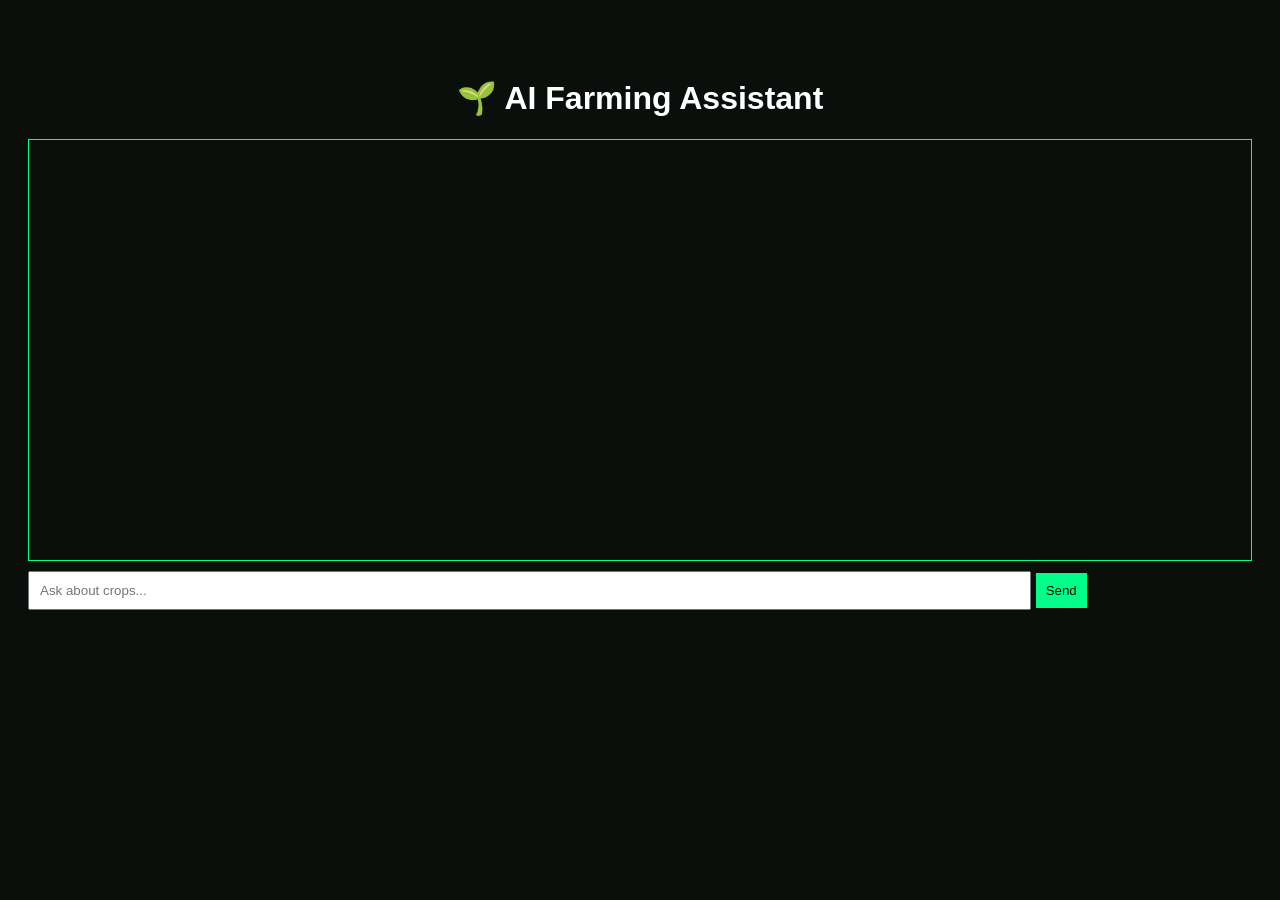
==== templates/ai.html @ e4ca50e8 "first commit" ====
<!DOCTYPE html>
<html>
<head>
  <title>AI Assistant</title>
  <style>
    body {
      font-family: Arial;
      background: #0b0f0c;
      color: white;
      padding: 20px;
    }

    #chat-box {
      height: 400px;
      overflow-y: auto;
      border: 1px solid #00ff88;
      padding: 10px;
      margin-bottom: 10px;
    }

    .msg {
      margin: 10px 0;
    }

    .user {
      color: #00ff88;
    }

    .bot {
      color: #fff;
    }

    input {
      width: 80%;
      padding: 10px;
    }

    button {
      padding: 10px;
      background: #00ff88;
      border: none;
      cursor: pointer;
    }
  </style>
</head>

<body>
<div style="display:flex; justify-content:center; margin-top:30px;">
<h1 style="font-size:30 px;">🌱 AI Farming Assistant</h1>
</div>

<div id="chat-box"></div>

<input id="user-input" placeholder="Ask about crops..." />
<button onclick="sendMessage()">Send</button>

<script>
async function sendMessage() {
    const input = document.getElementById("user-input");
    const chatBox = document.getElementById("chat-box");

    const message = input.value;
    if (!message) return;

    // show user msg
    chatBox.innerHTML += `<div class="msg user">You: ${message}</div>`;
    input.value = "";

    // send to backend
    const res = await fetch("/ask-ai/", {
        method: "POST",
        headers: {
            "Content-Type": "application/json"
        },
        body: JSON.stringify({ question: message })
    });

    const data = await res.json();

    chatBox.innerHTML += `<div class="msg bot">AI: ${data.answer}</div>`;

    chatBox.scrollTop = chatBox.scrollHeight;
}
</script>

</body>
</html>
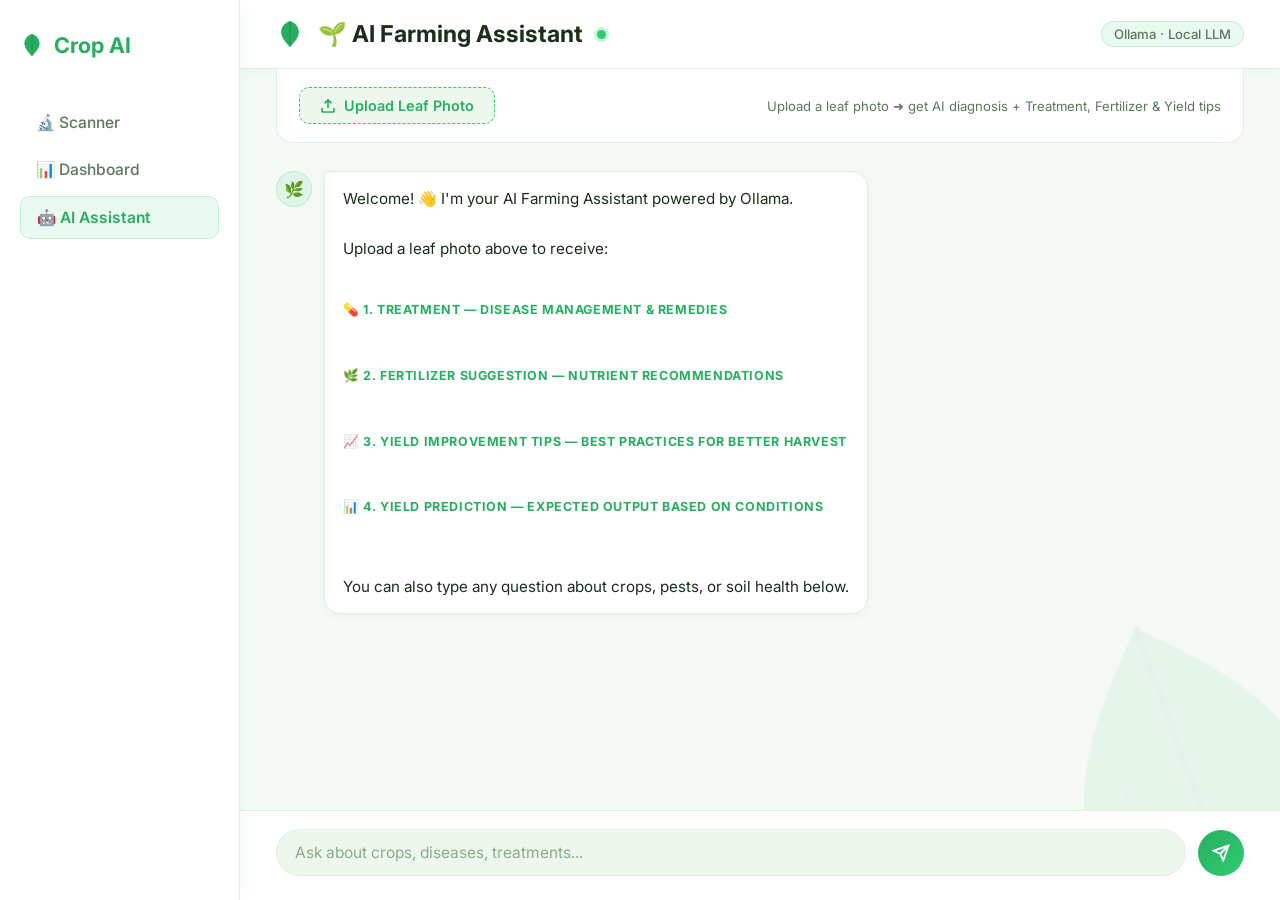
==== commit 34f4cb82: "webapp + ml model for potato" ====
--- a/templates/ai.html
+++ b/templates/ai.html
@@ -1,86 +1,685 @@
 <!DOCTYPE html>
-<html>
+<html lang="en">
 <head>
-  <title>AI Assistant</title>
+  <meta charset="UTF-8">
+  <meta name="viewport" content="width=device-width, initial-scale=1.0">
+  <title>CropAI – AI Farming Assistant</title>
+  <meta name="description" content="AI-powered crop disease assistant. Upload a leaf photo and get treatment, fertilizer, and yield recommendations.">
+  <link href="https://fonts.googleapis.com/css2?family=Inter:wght@300;400;500;600;700&display=swap" rel="stylesheet">
   <style>
+    :root {
+      --bg:          #f5faf5;
+      --bg-card:     #ffffff;
+      --bg-soft:     #eef7ee;
+      --accent:      #2ecc71;
+      --accent-dark: #27ae60;
+      --accent-pale: rgba(46,204,113,0.10);
+      --accent-glow: rgba(46,204,113,0.22);
+      --border:      rgba(46,204,113,0.20);
+      --border-soft: #e0ede0;
+      --text-main:   #1a2e1a;
+      --text-muted:  #5a7a5a;
+      --text-light:  #8aab8a;
+      --sidebar-w:   240px;
+      --radius:      16px;
+      --radius-sm:   10px;
+    }
+    *, *::before, *::after { box-sizing: border-box; }
+
     body {
-      font-family: Arial;
-      background: #0b0f0c;
-      color: white;
-      padding: 20px;
-    }
-
+      margin: 0;
+      font-family: 'Inter', sans-serif;
+      background: var(--bg);
+      color: var(--text-main);
+      min-height: 100vh;
+      display: flex;
+    }
+
+    /* ---- Leaf decorations ---- */
+    .leaf-deco {
+      position: fixed;
+      opacity: 0.065;
+      pointer-events: none;
+      z-index: 0;
+    }
+    .leaf-deco.tl { top:-80px; left:-60px; width:310px; transform:rotate(-20deg); }
+    .leaf-deco.br { bottom:-80px; right:-60px; width:290px; transform:rotate(160deg); }
+
+    /* ---- Sidebar ---- */
+    .sidebar {
+      width: var(--sidebar-w);
+      flex-shrink: 0;
+      background: var(--bg-card);
+      border-right: 1px solid var(--border-soft);
+      padding: 32px 20px;
+      display: flex;
+      flex-direction: column;
+      box-shadow: 2px 0 16px rgba(46,204,113,0.06);
+      z-index: 10;
+    }
+    .sidebar .logo {
+      font-size: 1.35rem;
+      font-weight: 700;
+      color: var(--text-main);
+      margin-bottom: 44px;
+      display: flex;
+      align-items: center;
+      gap: 10px;
+    }
+    .sidebar .logo span { color: var(--accent-dark); }
+    .sidebar ul { list-style:none; padding:0; margin:0; display:flex; flex-direction:column; gap:6px; }
+    .sidebar li a, .sidebar li.active {
+      text-decoration:none;
+      color:var(--text-muted);
+      font-size:0.975rem;
+      font-weight:500;
+      padding:11px 16px;
+      border-radius:var(--radius-sm);
+      transition:all 0.25s;
+      display:block;
+      cursor:pointer;
+    }
+    .sidebar li a:hover { background:var(--accent-pale); color:var(--accent-dark); }
+    .sidebar li.active { background:var(--accent-pale); color:var(--accent-dark); border:1px solid var(--border); font-weight:600; }
+
+    /* ---- Main layout ---- */
+    .main {
+      flex: 1;
+      display: flex;
+      flex-direction: column;
+      min-height: 100vh;
+      position: relative;
+      z-index: 1;
+      overflow: hidden;
+    }
+
+    /* ---- Top bar ---- */
+    .topbar {
+      display: flex;
+      align-items: center;
+      gap: 14px;
+      padding: 20px 36px;
+      background: var(--bg-card);
+      border-bottom: 1px solid var(--border-soft);
+      box-shadow: 0 2px 12px rgba(46,204,113,0.06);
+    }
+    .topbar h1 {
+      margin: 0;
+      font-size: 1.45rem;
+      font-weight: 700;
+      color: var(--text-main);
+    }
+    .topbar .status-dot {
+      width: 9px; height: 9px;
+      border-radius: 50%;
+      background: var(--accent);
+      box-shadow: 0 0 0 3px rgba(46,204,113,0.25);
+      animation: pulse 2s infinite;
+      flex-shrink: 0;
+    }
+    @keyframes pulse {
+      0%,100% { box-shadow: 0 0 0 3px rgba(46,204,113,0.25); }
+      50%      { box-shadow: 0 0 0 6px rgba(46,204,113,0.10); }
+    }
+    .topbar .caption {
+      margin-left: auto;
+      font-size: 0.82rem;
+      color: var(--text-muted);
+      background: var(--accent-pale);
+      border: 1px solid var(--border);
+      padding: 4px 12px;
+      border-radius: 20px;
+      font-weight: 500;
+    }
+
+    /* ---- Upload panel ---- */
+    .upload-panel {
+      margin: 0 36px;
+      padding: 18px 22px;
+      background: var(--bg-card);
+      border: 1px solid var(--border-soft);
+      border-top: none;
+      border-radius: 0 0 var(--radius) var(--radius);
+      display: flex;
+      align-items: center;
+      gap: 16px;
+      flex-wrap: wrap;
+    }
+
+    .upload-label {
+      display: flex;
+      align-items: center;
+      gap: 8px;
+      background: var(--bg-soft);
+      border: 1.5px dashed var(--accent);
+      color: var(--accent-dark);
+      font-size: 0.9rem;
+      font-weight: 600;
+      padding: 9px 20px;
+      border-radius: var(--radius-sm);
+      cursor: pointer;
+      transition: all 0.25s;
+    }
+    .upload-label:hover { background: var(--accent-pale); border-color: var(--accent-dark); }
+
+    #leaf-preview-wrap {
+      display: none;
+      align-items: center;
+      gap: 10px;
+      background: var(--bg-soft);
+      border: 1px solid var(--border);
+      border-radius: var(--radius-sm);
+      padding: 6px 14px 6px 8px;
+    }
+    #leaf-preview {
+      width: 40px; height: 40px;
+      border-radius: 8px;
+      object-fit: cover;
+      border: 1px solid var(--border-soft);
+    }
+    #leaf-preview-name {
+      font-size: 0.82rem;
+      color: var(--text-muted);
+      max-width: 160px;
+      white-space: nowrap;
+      overflow: hidden;
+      text-overflow: ellipsis;
+    }
+    .remove-img-btn {
+      background: none; border: none; cursor: pointer;
+      color: #e74c3c; font-size: 1rem; padding: 0; line-height: 1;
+    }
+
+    #analyze-btn {
+      display: none;
+      align-items: center;
+      gap: 8px;
+      background: linear-gradient(135deg, var(--accent-dark), var(--accent));
+      color: #fff;
+      border: none;
+      padding: 10px 22px;
+      border-radius: var(--radius-sm);
+      font-size: 0.95rem;
+      font-weight: 600;
+      cursor: pointer;
+      transition: all 0.25s;
+      font-family: inherit;
+    }
+    #analyze-btn:hover { transform: translateY(-2px); box-shadow: 0 8px 24px var(--accent-glow); }
+    #analyze-btn.visible { display: flex; }
+
+    /* ---- Chat area ---- */
     #chat-box {
-      height: 400px;
+      flex: 1;
       overflow-y: auto;
-      border: 1px solid #00ff88;
-      padding: 10px;
-      margin-bottom: 10px;
-    }
-
-    .msg {
-      margin: 10px 0;
-    }
-
-    .user {
-      color: #00ff88;
-    }
-
-    .bot {
+      padding: 28px 36px;
+      display: flex;
+      flex-direction: column;
+      gap: 18px;
+    }
+
+    .msg-row {
+      display: flex;
+      gap: 12px;
+      align-items: flex-start;
+      animation: msgIn 0.3s ease both;
+    }
+    @keyframes msgIn {
+      from { opacity:0; transform:translateY(10px); }
+      to   { opacity:1; transform:translateY(0); }
+    }
+
+    .msg-row.user { flex-direction: row-reverse; }
+
+    .avatar {
+      width: 36px; height: 36px;
+      border-radius: 50%;
+      display: flex;
+      align-items: center;
+      justify-content: center;
+      font-size: 1rem;
+      flex-shrink: 0;
+      font-weight: 700;
+    }
+    .avatar.ai  { background: var(--accent-pale); border: 1.5px solid var(--border); color: var(--accent-dark); }
+    .avatar.usr { background: var(--accent-dark); color: #fff; }
+
+    .bubble {
+      max-width: 72%;
+      padding: 14px 18px;
+      border-radius: 16px;
+      font-size: 0.95rem;
+      line-height: 1.65;
+    }
+    .bubble.ai {
+      background: var(--bg-card);
+      border: 1px solid var(--border-soft);
+      border-top-left-radius: 4px;
+      color: var(--text-main);
+      box-shadow: 0 2px 12px rgba(0,0,0,0.04);
+    }
+    .bubble.user {
+      background: linear-gradient(135deg, var(--accent-dark), #3de080);
       color: #fff;
-    }
-
-    input {
-      width: 80%;
-      padding: 10px;
-    }
-
-    button {
-      padding: 10px;
-      background: #00ff88;
+      border-top-right-radius: 4px;
+    }
+
+    /* structured response */
+    .bubble.ai .section-label {
+      font-size: 0.78rem;
+      font-weight: 700;
+      text-transform: uppercase;
+      letter-spacing: 0.6px;
+      color: var(--accent-dark);
+      margin: 14px 0 6px;
+      display: flex;
+      align-items: center;
+      gap: 6px;
+    }
+    .bubble.ai .section-label:first-child { margin-top: 0; }
+    .bubble.ai ul { margin: 4px 0 8px 16px; padding: 0; color: var(--text-main); }
+    .bubble.ai ul li { margin-bottom: 4px; }
+
+    /* uploaded image in chat */
+    .bubble .chat-img {
+      max-width: 200px;
+      border-radius: 10px;
+      margin-top: 8px;
+      display: block;
+      border: 1px solid rgba(255,255,255,0.3);
+    }
+
+    /* Typing indicator */
+    .typing-indicator {
+      display: flex; gap: 5px; align-items: center; padding: 8px 2px;
+    }
+    .typing-indicator span {
+      width: 8px; height: 8px;
+      border-radius: 50%;
+      background: var(--accent);
+      animation: bounce 1.2s infinite ease-in-out;
+    }
+    .typing-indicator span:nth-child(2) { animation-delay: 0.2s; }
+    .typing-indicator span:nth-child(3) { animation-delay: 0.4s; }
+    @keyframes bounce {
+      0%,80%,100% { transform: scale(0.7); opacity:0.5; }
+      40%          { transform: scale(1.1); opacity:1; }
+    }
+
+    /* ---- Input bar ---- */
+    .input-bar {
+      display: flex;
+      gap: 12px;
+      align-items: center;
+      padding: 18px 36px 24px;
+      background: var(--bg-card);
+      border-top: 1px solid var(--border-soft);
+    }
+
+    #user-input {
+      flex: 1;
+      padding: 13px 18px;
+      border: 1.5px solid var(--border-soft);
+      border-radius: 50px;
+      background: var(--bg-soft);
+      color: var(--text-main);
+      font-size: 0.97rem;
+      font-family: inherit;
+      outline: none;
+      transition: all 0.25s;
+    }
+    #user-input:focus {
+      border-color: var(--accent);
+      background: #fff;
+      box-shadow: 0 0 0 3px rgba(46,204,113,0.10);
+    }
+    #user-input::placeholder { color: var(--text-light); }
+
+    #send-btn {
+      background: linear-gradient(135deg, var(--accent-dark), var(--accent));
+      color: #fff;
       border: none;
+      width: 46px; height: 46px;
+      border-radius: 50%;
+      font-size: 1.2rem;
       cursor: pointer;
-    }
+      transition: all 0.25s;
+      display: flex;
+      align-items: center;
+      justify-content: center;
+      flex-shrink: 0;
+    }
+    #send-btn:hover { transform: scale(1.08); box-shadow: 0 6px 20px var(--accent-glow); }
+    #send-btn:disabled { opacity: 0.5; cursor: not-allowed; transform: none; }
+
+    /* ---- Scrollbar ---- */
+    ::-webkit-scrollbar { width: 5px; }
+    ::-webkit-scrollbar-track { background: transparent; }
+    ::-webkit-scrollbar-thumb { background: var(--border); border-radius: 4px; }
+    ::-webkit-scrollbar-thumb:hover { background: var(--accent); }
   </style>
 </head>
 
 <body>
-<div style="display:flex; justify-content:center; margin-top:30px;">
-<h1 style="font-size:30 px;">🌱 AI Farming Assistant</h1>
-</div>
-
-<div id="chat-box"></div>
-
-<input id="user-input" placeholder="Ask about crops..." />
-<button onclick="sendMessage()">Send</button>
+
+  <!-- Leaf decorations -->
+  <svg class="leaf-deco tl" viewBox="0 0 200 260" fill="none"><path d="M100 10 C160 30,190 80,180 130 C170 180,130 220,100 250 C70 220,30 180,20 130 C10 80,40 30,100 10Z" fill="#27ae60"/><path d="M100 10 L100 250" stroke="#1e8449" stroke-width="5"/><path d="M100 80 C128 90,148 112,150 134" stroke="#1e8449" stroke-width="3" fill="none"/><path d="M100 130 C74 142,54 162,52 185" stroke="#1e8449" stroke-width="3" fill="none"/></svg>
+  <svg class="leaf-deco br" viewBox="0 0 200 260" fill="none"><path d="M100 10 C160 30,190 80,180 130 C170 180,130 220,100 250 C70 220,30 180,20 130 C10 80,40 30,100 10Z" fill="#27ae60"/><path d="M100 10 L100 250" stroke="#1e8449" stroke-width="5"/><path d="M100 90 C126 102,144 124,145 148" stroke="#1e8449" stroke-width="3" fill="none"/></svg>
+
+  <!-- Sidebar -->
+  <nav class="sidebar">
+    <div class="logo">
+      <svg width="24" height="24" viewBox="0 0 200 260" fill="none"><path d="M100 10 C160 30,190 80,180 130 C170 180,130 220,100 250 C70 220,30 180,20 130 C10 80,40 30,100 10Z" fill="#27ae60"/><path d="M100 10 L100 250" stroke="#1e8449" stroke-width="6"/><path d="M100 80 C128 90,148 112,150 134" stroke="#1e8449" stroke-width="3" fill="none"/></svg>
+      <span>Crop AI</span>
+    </div>
+    <ul>
+      <li><a href="/index/">🔬 Scanner</a></li>
+      <li><a href="/dashboard/">📊 Dashboard</a></li>
+      <li class="active">🤖 AI Assistant</li>
+    </ul>
+  </nav>
+
+  <!-- Main -->
+  <div class="main">
+
+    <!-- Top bar -->
+    <div class="topbar">
+      <svg width="28" height="28" viewBox="0 0 200 260" fill="none"><path d="M100 10 C160 30,190 80,180 130 C170 180,130 220,100 250 C70 220,30 180,20 130 C10 80,40 30,100 10Z" fill="#27ae60"/><path d="M100 10 L100 250" stroke="#1e8449" stroke-width="6"/></svg>
+      <h1>🌱 AI Farming Assistant</h1>
+      <div class="status-dot"></div>
+      <span class="caption">Ollama · Local LLM</span>
+    </div>
+
+    <!-- Upload panel -->
+    <div class="upload-panel">
+      <label class="upload-label" for="image-upload">
+        <svg width="16" height="16" viewBox="0 0 24 24" fill="none" stroke="currentColor" stroke-width="2.5"><path d="M21 15v4a2 2 0 0 1-2 2H5a2 2 0 0 1-2-2v-4"/><polyline points="17 8 12 3 7 8"/><line x1="12" y1="3" x2="12" y2="15"/></svg>
+        Upload Leaf Photo
+      </label>
+      <input type="file" id="image-upload" accept="image/*" hidden>
+
+      <div id="leaf-preview-wrap">
+        <img id="leaf-preview" src="" alt="leaf preview">
+        <span id="leaf-preview-name"></span>
+        <button class="remove-img-btn" onclick="removeImage()" title="Remove image">✕</button>
+      </div>
+
+      <button id="analyze-btn" onclick="analyzeLeaf()">
+        <svg width="15" height="15" viewBox="0 0 24 24" fill="none" stroke="currentColor" stroke-width="2.5"><circle cx="11" cy="11" r="8"/><line x1="21" y1="21" x2="16.65" y2="16.65"/></svg>
+        Analyze Leaf
+      </button>
+
+      <span style="margin-left:auto;font-size:0.82rem;color:var(--text-muted);">
+        Upload a leaf photo ➜ get AI diagnosis + Treatment, Fertilizer &amp; Yield tips
+      </span>
+    </div>
+
+    <!-- Chat messages -->
+    <div id="chat-box">
+      <!-- Welcome message injected by JS on load -->
+    </div>
+
+    <!-- Input bar -->
+    <div class="input-bar">
+      <input type="text" id="user-input" placeholder="Ask about crops, diseases, treatments..." autocomplete="off">
+      <button id="send-btn" onclick="sendMessage()" title="Send">
+        <svg width="18" height="18" viewBox="0 0 24 24" fill="none" stroke="currentColor" stroke-width="2.5"><line x1="22" y1="2" x2="11" y2="13"/><polygon points="22 2 15 22 11 13 2 9 22 2"/></svg>
+      </button>
+    </div>
+  </div><!-- /.main -->
 
 <script>
+// ============================================================
+// State
+// ============================================================
+let selectedFile = null;
+let selectedImageURL = null;
+
+// ============================================================
+// DOM helpers
+// ============================================================
+const chatBox   = document.getElementById('chat-box');
+const userInput = document.getElementById('user-input');
+const sendBtn   = document.getElementById('send-btn');
+
+function scrollBottom() {
+  chatBox.scrollTop = chatBox.scrollHeight;
+}
+
+// ============================================================
+// Render a message bubble
+// ============================================================
+function appendMessage(role, content, imgDataUrl = null) {
+  const row = document.createElement('div');
+  row.className = 'msg-row ' + (role === 'user' ? 'user' : 'ai');
+
+  const avatar = document.createElement('div');
+  avatar.className = 'avatar ' + (role === 'user' ? 'usr' : 'ai');
+  avatar.textContent = role === 'user' ? 'U' : '🌿';
+
+  const bubble = document.createElement('div');
+  bubble.className = 'bubble ' + (role === 'user' ? 'user' : 'ai');
+
+  if (imgDataUrl) {
+    const img = document.createElement('img');
+    img.src = imgDataUrl;
+    img.className = 'chat-img';
+    bubble.appendChild(img);
+    if (content) {
+      const p = document.createElement('p');
+      p.style.margin = '8px 0 0';
+      p.textContent = content;
+      bubble.appendChild(p);
+    }
+  } else if (role === 'ai') {
+    bubble.innerHTML = formatAIResponse(content);
+  } else {
+    bubble.textContent = content;
+  }
+
+  row.appendChild(avatar);
+  row.appendChild(bubble);
+  chatBox.appendChild(row);
+  scrollBottom();
+  return bubble;
+}
+
+// ============================================================
+// Format AI structured response
+// ============================================================
+function formatAIResponse(text) {
+  // Detect section headers like "1. Treatment", "2. Fertilizer", etc.
+  const sectionIcons = {
+    'treatment':  '💊',
+    'fertilizer': '🌿',
+    'yield improv': '📈',
+    'yield predict': '📊',
+    'yield': '🌾',
+    'disease': '🔬',
+    'advice': '💡',
+    'recommendation': '✅',
+    'prevention': '🛡️',
+    'symptom': '🩺',
+  };
+
+  let html = text;
+
+  // Bold numbered headers
+  html = html.replace(/^(\d+\.\s+[^\n]+)/gm, (match) => {
+    let icon = '📌';
+    const lower = match.toLowerCase();
+    for (const [key, val] of Object.entries(sectionIcons)) {
+      if (lower.includes(key)) { icon = val; break; }
+    }
+    return `<div class="section-label">${icon} ${match}</div>`;
+  });
+
+  // Bold **text**
+  html = html.replace(/\*\*(.+?)\*\*/g, '<strong>$1</strong>');
+
+  // Convert bullet lines
+  html = html.replace(/^[•\-]\s+(.+)/gm, '<li>$1</li>');
+  html = html.replace(/(<li>.*<\/li>)/s, '<ul>$1</ul>');
+
+  // Newlines → <br>
+  html = html.replace(/\n/g, '<br>');
+
+  // Clean up double <br>
+  html = html.replace(/(<br>){2,}/g, '<br><br>');
+
+  return html;
+}
+
+// ============================================================
+// Typing indicator
+// ============================================================
+function showTyping() {
+  const row = document.createElement('div');
+  row.className = 'msg-row ai';
+  row.id = 'typing-row';
+
+  const avatar = document.createElement('div');
+  avatar.className = 'avatar ai';
+  avatar.textContent = '🌿';
+
+  const bubble = document.createElement('div');
+  bubble.className = 'bubble ai';
+  bubble.innerHTML = '<div class="typing-indicator"><span></span><span></span><span></span></div>';
+
+  row.appendChild(avatar);
+  row.appendChild(bubble);
+  chatBox.appendChild(row);
+  scrollBottom();
+}
+
+function hideTyping() {
+  const t = document.getElementById('typing-row');
+  if (t) t.remove();
+}
+
+// ============================================================
+// Image upload handling
+// ============================================================
+document.getElementById('image-upload').addEventListener('change', function(e) {
+  const file = e.target.files[0];
+  if (!file) return;
+
+  selectedFile = file;
+  const reader = new FileReader();
+  reader.onload = (ev) => {
+    selectedImageURL = ev.target.result;
+    document.getElementById('leaf-preview').src = selectedImageURL;
+    document.getElementById('leaf-preview-name').textContent = file.name;
+    document.getElementById('leaf-preview-wrap').style.display = 'flex';
+    document.getElementById('analyze-btn').classList.add('visible');
+  };
+  reader.readAsDataURL(file);
+});
+
+function removeImage() {
+  selectedFile = null;
+  selectedImageURL = null;
+  document.getElementById('image-upload').value = '';
+  document.getElementById('leaf-preview-wrap').style.display = 'none';
+  document.getElementById('analyze-btn').classList.remove('visible');
+}
+
+// ============================================================
+// Analyze Leaf — uploads photo, sends structured prompt
+// ============================================================
+async function analyzeLeaf() {
+  if (!selectedFile) return;
+
+  const imgURL = selectedImageURL;
+  removeImage();
+
+  // Show user message with image
+  appendMessage('user', 'Uploaded leaf for analysis:', imgURL);
+
+  // Show typing
+  showTyping();
+
+  // Build structured prompt
+  const structuredPrompt = `You are an expert agronomist AI assistant. A farmer has uploaded a leaf image for disease analysis. Based on common crop leaf diseases, provide a structured response with exactly these 4 sections:
+
+Give:
+    1. Treatment
+    2. Fertilizer suggestion
+    3. Yield improvement tips
+    4. Yield prediction
+
+Be specific, practical, and concise for each section. If you cannot determine the exact disease from context, give general best-practice advice for the most common leaf diseases.`;
+
+  try {
+    const res = await fetch('/ask-ai/', {
+      method: 'POST',
+      headers: { 'Content-Type': 'application/json' },
+      body: JSON.stringify({ question: structuredPrompt })
+    });
+    const data = await res.json();
+    hideTyping();
+
+    const answer = data.answer || 'No response from AI.';
+    appendMessage('ai', answer);
+  } catch (err) {
+    hideTyping();
+    appendMessage('ai', '⚠️ Could not reach the AI. Make sure Ollama is running locally.');
+  }
+}
+
+// ============================================================
+// Send typed message
+// ============================================================
 async function sendMessage() {
-    const input = document.getElementById("user-input");
-    const chatBox = document.getElementById("chat-box");
-
-    const message = input.value;
-    if (!message) return;
-
-    // show user msg
-    chatBox.innerHTML += `<div class="msg user">You: ${message}</div>`;
-    input.value = "";
-
-    // send to backend
-    const res = await fetch("/ask-ai/", {
-        method: "POST",
-        headers: {
-            "Content-Type": "application/json"
-        },
-        body: JSON.stringify({ question: message })
+  const message = userInput.value.trim();
+  if (!message) return;
+
+  userInput.value = '';
+  sendBtn.disabled = true;
+
+  appendMessage('user', message);
+  showTyping();
+
+  try {
+    const res = await fetch('/ask-ai/', {
+      method: 'POST',
+      headers: { 'Content-Type': 'application/json' },
+      body: JSON.stringify({ question: message })
     });
-
     const data = await res.json();
-
-    chatBox.innerHTML += `<div class="msg bot">AI: ${data.answer}</div>`;
-
-    chatBox.scrollTop = chatBox.scrollHeight;
-}
+    hideTyping();
+    appendMessage('ai', data.answer || 'No response.');
+  } catch (err) {
+    hideTyping();
+    appendMessage('ai', '⚠️ Could not reach the AI. Make sure Ollama is running locally.');
+  }
+
+  sendBtn.disabled = false;
+  userInput.focus();
+}
+
+// Enter key to send
+userInput.addEventListener('keydown', (e) => {
+  if (e.key === 'Enter' && !e.shiftKey) { e.preventDefault(); sendMessage(); }
+});
+
+// ============================================================
+// Welcome / initial AI message on page load
+// ============================================================
+window.addEventListener('DOMContentLoaded', () => {
+  const welcome = `Welcome! 👋 I'm your AI Farming Assistant powered by Ollama.
+
+Upload a leaf photo above to receive:
+
+1. Treatment — Disease management & remedies
+2. Fertilizer suggestion — Nutrient recommendations
+3. Yield improvement tips — Best practices for better harvest
+4. Yield prediction — Expected output based on conditions
+
+You can also type any question about crops, pests, or soil health below.`;
+
+  appendMessage('ai', welcome);
+});
 </script>
 
 </body>
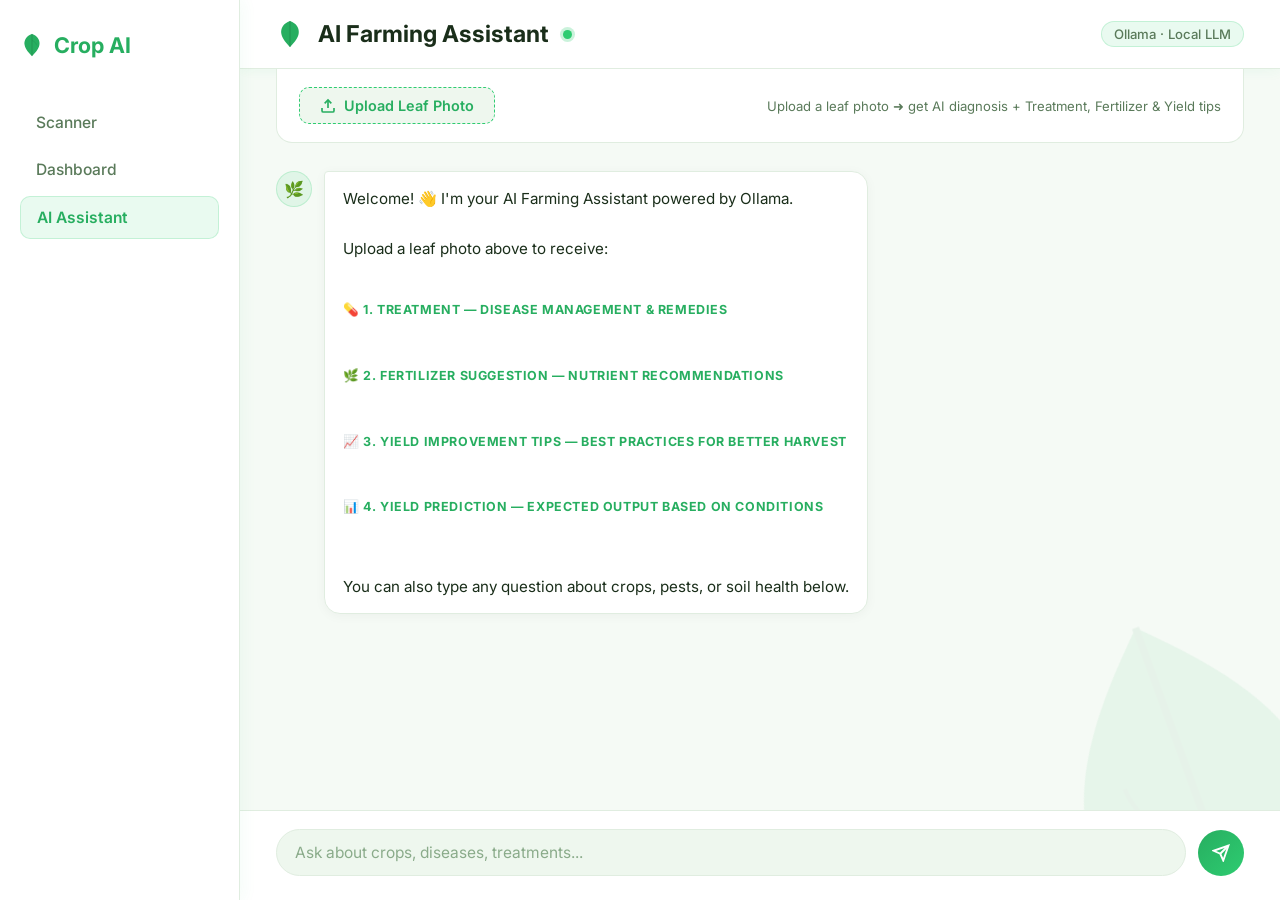
==== commit eb9e1041: "changes in UI" ====
--- a/templates/ai.html
+++ b/templates/ai.html
@@ -35,6 +35,44 @@
       display: flex;
     }
 
+    /* ---- Sidebar toggle ---- */
+    .sidebar-toggle {
+      display: none;
+      position: fixed;
+      top: 14px;
+      left: 14px;
+      z-index: 200;
+      background: #fff;
+      border: 1px solid #cce5cc;
+      border-radius: 8px;
+      width: 40px;
+      height: 40px;
+      cursor: pointer;
+      align-items: center;
+      justify-content: center;
+      box-shadow: 0 2px 10px rgba(39,174,96,0.15);
+    }
+    .sidebar-overlay {
+      display: none;
+      position: fixed;
+      inset: 0;
+      background: rgba(0,0,0,0.3);
+      z-index: 99;
+    }
+    @media (max-width: 768px) {
+      .sidebar-toggle { display: flex; }
+      .sidebar {
+        left: -260px;
+        top: 0;
+        height: 100%;
+        z-index: 150;
+        transition: left 0.28s ease;
+      }
+      .sidebar.open { left: 0 !important; }
+      .sidebar-overlay.open { display: block; }
+      .main { min-width: 100vw; }
+    }
+
     /* ---- Leaf decorations ---- */
     .leaf-deco {
       position: fixed;
@@ -361,6 +399,10 @@
 </head>
 
 <body>
+<div class="sidebar-overlay" id="sidebar-overlay" onclick="closeSidebar()"></div>
+<button class="sidebar-toggle" onclick="toggleSidebar()" aria-label="Toggle sidebar">
+  <svg width="20" height="20" viewBox="0 0 24 24" fill="none" stroke="#27ae60" stroke-width="2.5"><line x1="3" y1="6" x2="21" y2="6"/><line x1="3" y1="12" x2="21" y2="12"/><line x1="3" y1="18" x2="21" y2="18"/></svg>
+</button>
 
   <!-- Leaf decorations -->
   <svg class="leaf-deco tl" viewBox="0 0 200 260" fill="none"><path d="M100 10 C160 30,190 80,180 130 C170 180,130 220,100 250 C70 220,30 180,20 130 C10 80,40 30,100 10Z" fill="#27ae60"/><path d="M100 10 L100 250" stroke="#1e8449" stroke-width="5"/><path d="M100 80 C128 90,148 112,150 134" stroke="#1e8449" stroke-width="3" fill="none"/><path d="M100 130 C74 142,54 162,52 185" stroke="#1e8449" stroke-width="3" fill="none"/></svg>
@@ -373,9 +415,9 @@
       <span>Crop AI</span>
     </div>
     <ul>
-      <li><a href="/index/">🔬 Scanner</a></li>
-      <li><a href="/dashboard/">📊 Dashboard</a></li>
-      <li class="active">🤖 AI Assistant</li>
+      <li><a href="/index/"> Scanner</a></li>
+      <li><a href="/dashboard/"> Dashboard</a></li>
+      <li class="active"> AI Assistant</li>
     </ul>
   </nav>
 
@@ -385,7 +427,7 @@
     <!-- Top bar -->
     <div class="topbar">
       <svg width="28" height="28" viewBox="0 0 200 260" fill="none"><path d="M100 10 C160 30,190 80,180 130 C170 180,130 220,100 250 C70 220,30 180,20 130 C10 80,40 30,100 10Z" fill="#27ae60"/><path d="M100 10 L100 250" stroke="#1e8449" stroke-width="6"/></svg>
-      <h1>🌱 AI Farming Assistant</h1>
+      <h1> AI Farming Assistant</h1>
       <div class="status-dot"></div>
       <span class="caption">Ollama · Local LLM</span>
     </div>
@@ -630,6 +672,8 @@
 // ============================================================
 // Send typed message
 // ============================================================
+let currentChatContext = "";
+
 async function sendMessage() {
   const message = userInput.value.trim();
   if (!message) return;
@@ -639,12 +683,14 @@
 
   appendMessage('user', message);
   showTyping();
+
+  const payloadPrompt = currentChatContext ? (currentChatContext + "\n\nUser question: " + message) : message;
 
   try {
     const res = await fetch('/ask-ai/', {
       method: 'POST',
       headers: { 'Content-Type': 'application/json' },
-      body: JSON.stringify({ question: message })
+      body: JSON.stringify({ question: payloadPrompt })
     });
     const data = await res.json();
     hideTyping();
@@ -667,7 +713,20 @@
 // Welcome / initial AI message on page load
 // ============================================================
 window.addEventListener('DOMContentLoaded', () => {
-  const welcome = `Welcome! 👋 I'm your AI Farming Assistant powered by Ollama.
+  const lastScanDisease = sessionStorage.getItem('lastScanDisease');
+  const lastScanAI = sessionStorage.getItem('lastScanAI');
+
+  if (lastScanDisease && lastScanAI) {
+    sessionStorage.removeItem('lastScanDisease');
+    sessionStorage.removeItem('lastScanAI');
+
+    currentChatContext = `Context: A leaf was scanned and diagnosed with ${lastScanDisease}. Recommended advice was: ${lastScanAI}.`;
+
+    const continuedContext = `**Recent Scan Results:**\n\n**Disease:** ${lastScanDisease}\n\n**Advice:**\n${lastScanAI}\n\nHow I can help you more?`;
+
+    appendMessage('ai', continuedContext);
+  } else {
+    const welcome = `Welcome! 👋 I'm your AI Farming Assistant powered by Ollama.
 
 Upload a leaf photo above to receive:
 
@@ -678,9 +737,20 @@
 
 You can also type any question about crops, pests, or soil health below.`;
 
-  appendMessage('ai', welcome);
+    appendMessage('ai', welcome);
+  }
 });
 </script>
+<script>
+function toggleSidebar() {
+  document.querySelector('.sidebar').classList.toggle('open');
+  document.getElementById('sidebar-overlay').classList.toggle('open');
+}
+function closeSidebar() {
+  document.querySelector('.sidebar').classList.remove('open');
+  document.getElementById('sidebar-overlay').classList.remove('open');
+}
+</script>
 
 </body>
 </html>
